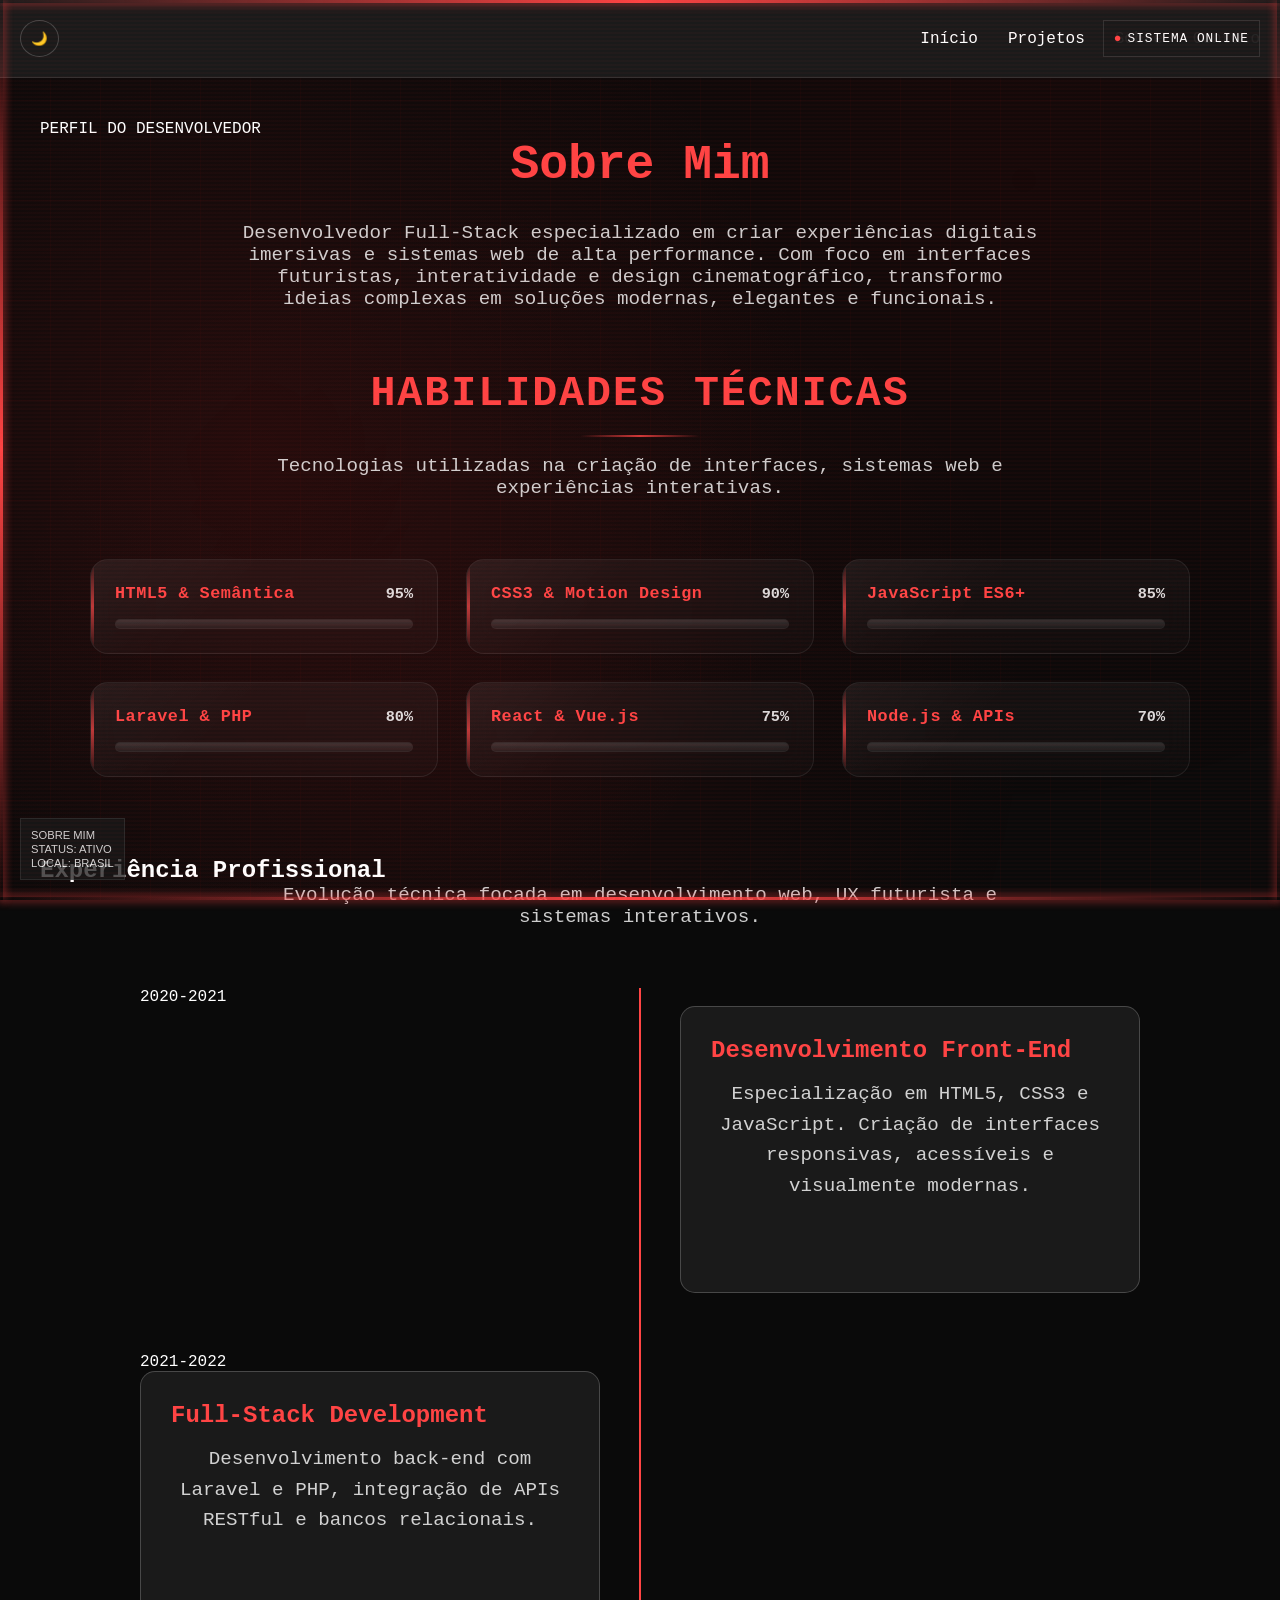
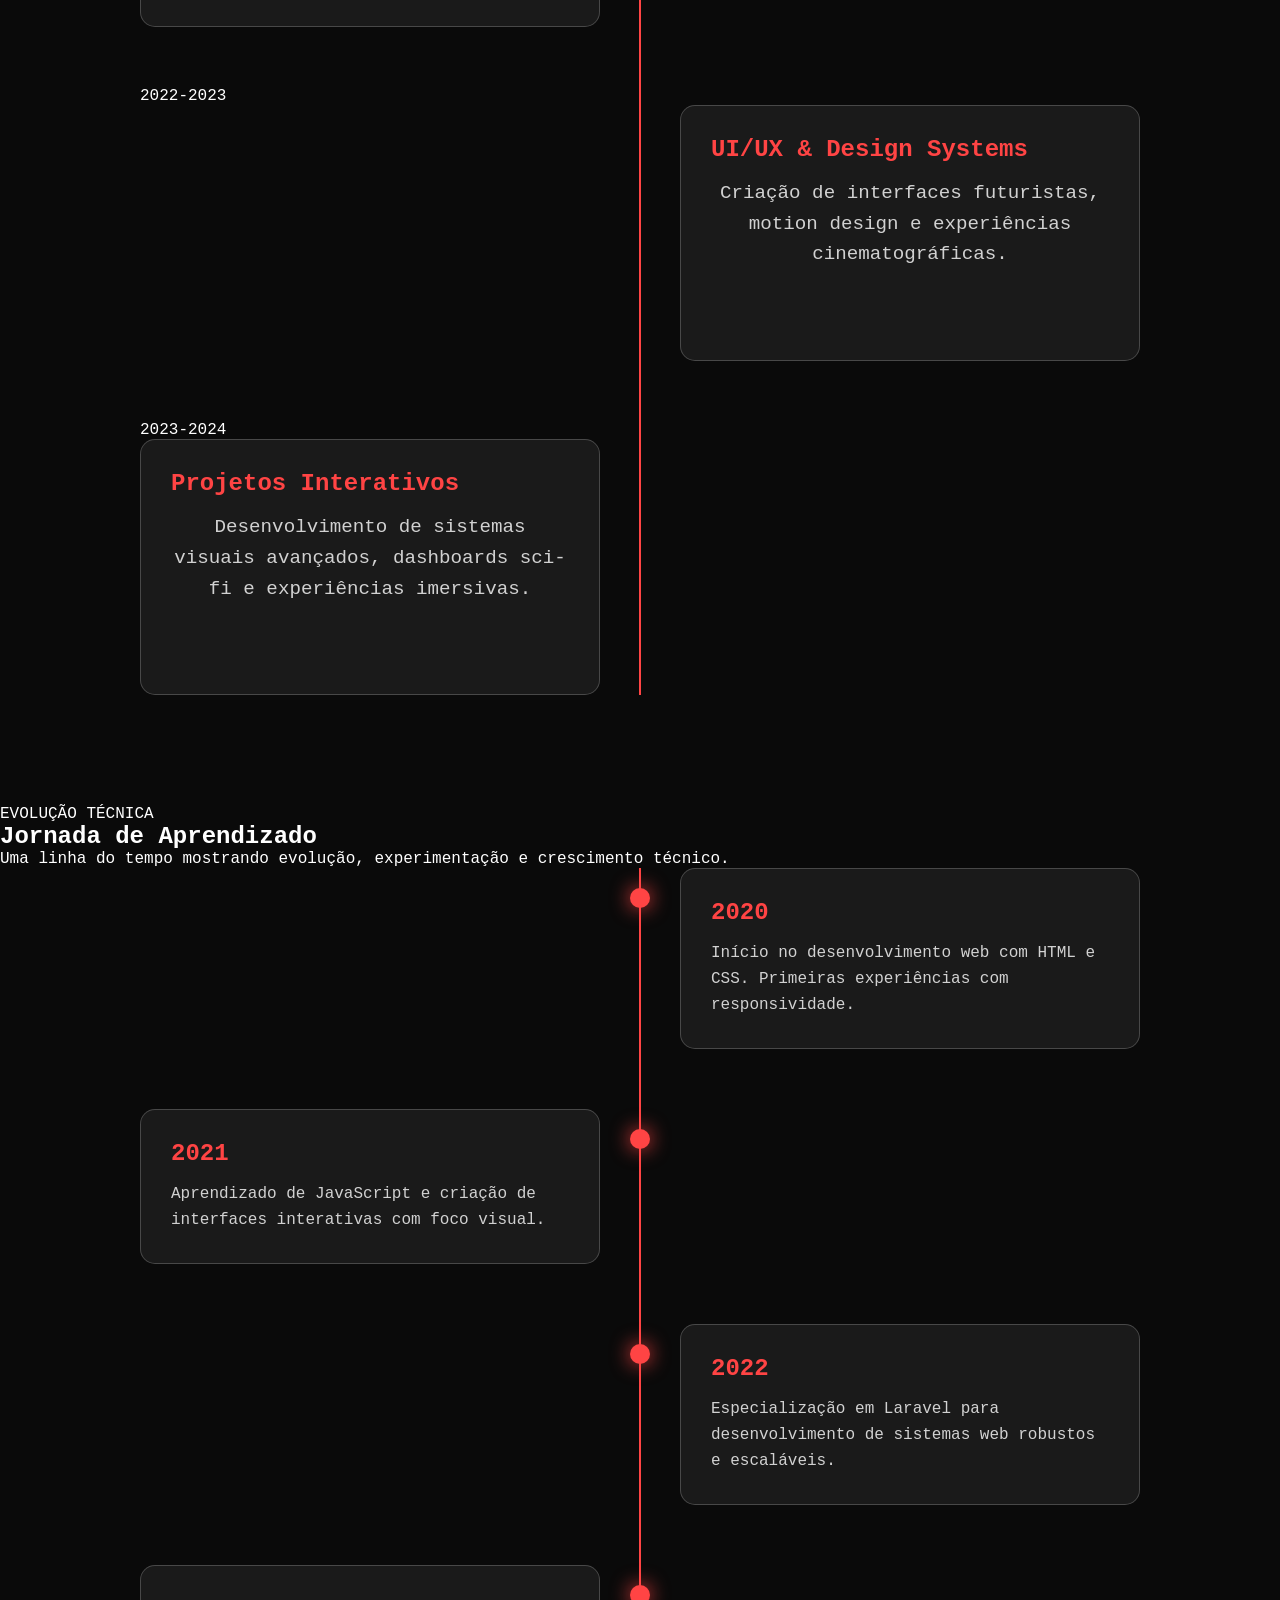
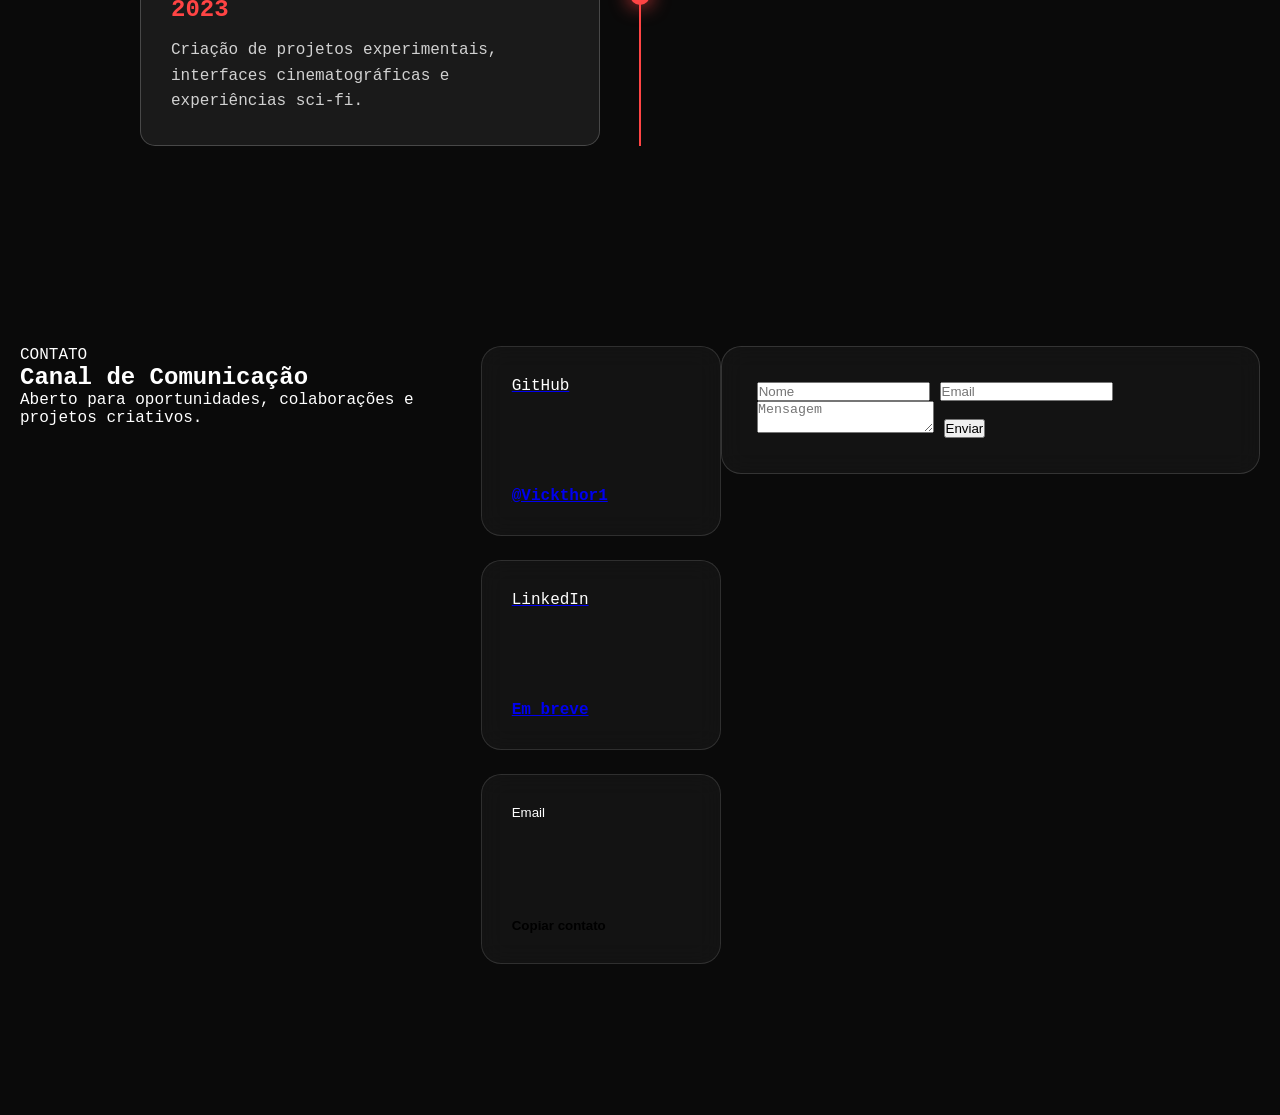
==== about.html @ f394e1bd "upando portifolio com alguns erros no design" ====
<!DOCTYPE html>
<html lang="pt-br">
<head>
    <meta charset="UTF-8">
    <meta name="viewport" content="width=device-width, initial-scale=1.0">
    <title>Sobre - Vickthor1</title>
    <link rel="stylesheet" href="assets/css/styles.css">
</head>
<body>
    <header class="header">
        <nav>
            <a href="index.html">Início</a>
            <a href="projects.html">Projetos</a>
            <a href="about.html">Sobre</a>
            <a href="contact.html">Contato</a>
        </nav>
        <div class="theme-toggle">
            <button id="theme-btn" onclick="toggleTheme()">🌙</button>
        </div>
    </header>

    <!-- Elementos HUD -->
    <div class="hud-elements">
        <div class="hud-bar-top"></div>
        <div class="hud-bar-bottom"></div>
        <div class="hud-bar-left"></div>
        <div class="hud-bar-right"></div>
        <div class="status-indicator">SISTEMA ONLINE</div>
        <div class="system-info">
            <div>SOBRE MIM</div>
            <div>STATUS: ATIVO</div>
            <div>LOCAL: BRASIL</div>
        </div>
    </div>

    <!-- Scanlines -->
    <div class="scanlines"></div>

    <section class="about-section">

    <div class="about-content">

        <!-- ============================= -->
        <!-- HEADER -->
        <!-- ============================= -->

        <div class="section-header">

            <span class="section-tag">
                PERFIL DO DESENVOLVEDOR
            </span>

            <h1>Sobre Mim</h1>

            <p class="section-description">
                Desenvolvedor Full-Stack especializado em criar experiências
                digitais imersivas e sistemas web de alta performance.
                Com foco em interfaces futuristas, interatividade e design
                cinematográfico, transformo ideias complexas em soluções
                modernas, elegantes e funcionais.
            </p>

        </div>

        <!-- ============================= -->
        <!-- SKILLS -->
        <!-- ============================= -->

        <div class="skills-section">

            <div class="subsection-header">

                <h2>Habilidades Técnicas</h2>

                <p>
                    Tecnologias utilizadas na criação de interfaces,
                    sistemas web e experiências interativas.
                </p>

            </div>

            <div class="skills-grid">

                <div class="skill-item glass-card">

                    <div class="skill-info">
                        <span class="skill-name">
                            HTML5 & Semântica
                        </span>

                        <span class="skill-percent">
                            95%
                        </span>
                    </div>

                    <div class="skill-bar">
                        <div class="skill-fill fill-95"></div>
                    </div>

                </div>

                <div class="skill-item glass-card">

                    <div class="skill-info">
                        <span class="skill-name">
                            CSS3 & Motion Design
                        </span>

                        <span class="skill-percent">
                            90%
                        </span>
                    </div>

                    <div class="skill-bar">
                        <div class="skill-fill fill-90"></div>
                    </div>

                </div>

                <div class="skill-item glass-card">

                    <div class="skill-info">
                        <span class="skill-name">
                            JavaScript ES6+
                        </span>

                        <span class="skill-percent">
                            85%
                        </span>
                    </div>

                    <div class="skill-bar">
                        <div class="skill-fill fill-85"></div>
                    </div>

                </div>

                <div class="skill-item glass-card">

                    <div class="skill-info">
                        <span class="skill-name">
                            Laravel & PHP
                        </span>

                        <span class="skill-percent">
                            80%
                        </span>
                    </div>

                    <div class="skill-bar">
                        <div class="skill-fill fill-80"></div>
                    </div>

                </div>

                <div class="skill-item glass-card">

                    <div class="skill-info">
                        <span class="skill-name">
                            React & Vue.js
                        </span>

                        <span class="skill-percent">
                            75%
                        </span>
                    </div>

                    <div class="skill-bar">
                        <div class="skill-fill fill-75"></div>
                    </div>

                </div>

                <div class="skill-item glass-card">

                    <div class="skill-info">
                        <span class="skill-name">
                            Node.js & APIs
                        </span>

                        <span class="skill-percent">
                            70%
                        </span>
                    </div>

                    <div class="skill-bar">
                        <div class="skill-fill fill-70"></div>
                    </div>

                </div>

            </div>

        </div>

        <!-- ============================= -->
        <!-- EXPERIÊNCIA -->
        <!-- ============================= -->

        <div class="experience-section">

            <div class="subsection-header">

                <h2>Experiência Profissional</h2>

                <p>
                    Evolução técnica focada em desenvolvimento web,
                    UX futurista e sistemas interativos.
                </p>

            </div>

            <div class="timeline">

                <div class="timeline-item">

                    <div class="timeline-date">
                        2020-2021
                    </div>

                    <div class="timeline-content glass-card">

                        <h3>
                            Desenvolvimento Front-End
                        </h3>

                        <p>
                            Especialização em HTML5, CSS3 e JavaScript.
                            Criação de interfaces responsivas, acessíveis
                            e visualmente modernas.
                        </p>

                    </div>

                </div>

                <div class="timeline-item">

                    <div class="timeline-date">
                        2021-2022
                    </div>

                    <div class="timeline-content glass-card">

                        <h3>
                            Full-Stack Development
                        </h3>

                        <p>
                            Desenvolvimento back-end com Laravel e PHP,
                            integração de APIs RESTful e bancos relacionais.
                        </p>

                    </div>

                </div>

                <div class="timeline-item">

                    <div class="timeline-date">
                        2022-2023
                    </div>

                    <div class="timeline-content glass-card">

                        <h3>
                            UI/UX & Design Systems
                        </h3>

                        <p>
                            Criação de interfaces futuristas,
                            motion design e experiências cinematográficas.
                        </p>

                    </div>

                </div>

                <div class="timeline-item">

                    <div class="timeline-date">
                        2023-2024
                    </div>

                    <div class="timeline-content glass-card">

                        <h3>
                            Projetos Interativos
                        </h3>

                        <p>
                            Desenvolvimento de sistemas visuais avançados,
                            dashboards sci-fi e experiências imersivas.
                        </p>

                    </div>

                </div>

            </div>

        </div>

    </div>

</section>

<!-- ============================= -->
<!-- TIMELINE SECTION -->
<!-- ============================= -->

<section class="timeline-section">

    <div class="timeline-wrapper">

        <div class="section-header">

            <span class="section-tag">
                EVOLUÇÃO TÉCNICA
            </span>

            <h2>Jornada de Aprendizado</h2>

            <p class="section-description">
                Uma linha do tempo mostrando evolução,
                experimentação e crescimento técnico.
            </p>

        </div>

        <div class="timeline modern-timeline">

            <div class="timeline-item">

                <div class="timeline-marker"></div>

                <div class="timeline-content glass-card">

                    <h3>2020</h3>

                    <p>
                        Início no desenvolvimento web com HTML e CSS.
                        Primeiras experiências com responsividade.
                    </p>

                </div>

            </div>

            <div class="timeline-item">

                <div class="timeline-marker"></div>

                <div class="timeline-content glass-card">

                    <h3>2021</h3>

                    <p>
                        Aprendizado de JavaScript e criação de interfaces
                        interativas com foco visual.
                    </p>

                </div>

            </div>

            <div class="timeline-item">

                <div class="timeline-marker"></div>

                <div class="timeline-content glass-card">

                    <h3>2022</h3>

                    <p>
                        Especialização em Laravel para desenvolvimento
                        de sistemas web robustos e escaláveis.
                    </p>

                </div>

            </div>

            <div class="timeline-item">

                <div class="timeline-marker"></div>

                <div class="timeline-content glass-card">

                    <h3>2023</h3>

                    <p>
                        Criação de projetos experimentais,
                        interfaces cinematográficas e experiências sci-fi.
                    </p>

                </div>

            </div>

        </div>

    </div>

</section>

<!-- ============================= -->
<!-- CONTACT -->
<!-- ============================= -->

<section class="contact-section">

    <div class="section-header">

        <span class="section-tag">
            CONTATO
        </span>

        <h2>Canal de Comunicação</h2>

        <p class="section-description">
            Aberto para oportunidades, colaborações
            e projetos criativos.
        </p>

    </div>

    <div class="contact-info">

        <a
            class="contact-card glass-card"
            href="https://github.com/Vickthor1"
            target="_blank"
            rel="noopener noreferrer"
        >
            <span>GitHub</span>
            <strong>@Vickthor1</strong>
        </a>

        <a
            class="contact-card glass-card"
            href="#"
            target="_blank"
        >
            <span>LinkedIn</span>
            <strong>Em breve</strong>
        </a>

        <button
            class="contact-card glass-card"
            onclick="copyEmail()"
        >
            <span>Email</span>
            <strong>Copiar contato</strong>
        </button>

    </div>

    <form class="contact-form glass-card">

        <input
            type="text"
            placeholder="Nome"
            required
        >

        <input
            type="email"
            placeholder="Email"
            required
        >

        <textarea
            placeholder="Mensagem"
            required
        ></textarea>

        <button type="submit">
            Enviar
        </button>

    </form>

</section>

<script src="assets/js/about.js"></script>
</body>
</html>
---- assets/css/styles.css ----
/* Reset e Base */
* {
    margin: 0;
    padding: 0;
    box-sizing: border-box;
}

:root {
    --bg-primary: #0a0a0a;
    --bg-secondary: #1a1a1a;
    --bg-glass: rgba(26, 26, 26, 0.95);
    --text-primary: #ffffff;
    --text-secondary: #ff4444; /* Melhor contraste */
    --text-accent: #cc0000;
    --glow: #ff4444;
    --glow-dark: rgba(255, 68, 68, 0.4);
    --shadow: rgba(255, 68, 68, 0.3);
    --border: #333333;
    --scanline: rgba(255, 68, 68, 0.1);
}

[data-theme="light"] {
    --bg-primary: #f2f2f2;
    --bg-secondary: rgba(242, 242, 242, 0.9);
    --bg-glass: rgba(242, 242, 242, 0.8);
    --text-primary: #050505;
    --text-secondary: #cc0000;
    --text-accent: #990000;
    --glow: rgba(204, 0, 0, 0.6);
    --glow-dark: rgba(153, 0, 0, 0.4);
    --shadow: rgba(204, 0, 0, 0.2);
    --border: rgba(204, 0, 0, 0.3);
    --scanline: rgba(204, 0, 0, 0.1);
}

[data-theme="light"] {
    --bg-primary: linear-gradient(135deg, #f0f0f0 0%, #e0e0e0 50%, #d0d0d0 100%);
    --bg-secondary: rgba(0, 0, 0, 0.1);
    --text-primary: #1a1a1a;
    --text-secondary: #0066cc;
    --accent: #cc0066;
    --glow: rgba(0, 102, 204, 0.5);
    --shadow: rgba(0, 0, 0, 0.2);
}

body {
    font-family: 'Orbitron', 'Rajdhani', 'Exo 2', monospace;
    background: var(--bg-primary);
    color: var(--text-primary);
    overflow-x: hidden;
    min-height: 100vh;
    cursor: default;
    position: relative;
}

body::before {
    content: '';
    position: fixed;
    top: 0;
    left: 0;
    width: 100%;
    height: 100%;
    background:
        radial-gradient(circle at 20% 50%, rgba(255, 32, 32, 0.1) 0%, transparent 50%),
        radial-gradient(circle at 80% 20%, rgba(122, 0, 0, 0.1) 0%, transparent 50%),
        radial-gradient(circle at 40% 80%, rgba(255, 32, 32, 0.05) 0%, transparent 50%);
    pointer-events: none;
    z-index: -1;
}

body::after {
    content: '';
    position: fixed;
    top: 0;
    left: 0;
    width: 100%;
    height: 100%;
    background-image:
        linear-gradient(rgba(255, 32, 32, 0.03) 1px, transparent 1px),
        linear-gradient(90deg, rgba(255, 32, 32, 0.03) 1px, transparent 1px);
    background-size: 50px 50px;
    pointer-events: none;
    z-index: -1;
    animation: gridMove 20s linear infinite;
}

@keyframes gridMove {
    0% { transform: translate(0, 0); }
    100% { transform: translate(50px, 50px); }
}

html {
    scroll-behavior: smooth;
}

/* Cursor Customizado */
/* Cursor Customizado - REMOVIDO */
/* .cursor {
    position: fixed;
    width: 15px;
    height: 15px;
    border: 2px solid var(--text-secondary);
    border-radius: 50%;
    pointer-events: none;
    z-index: 9999;
    transition: all 0.05s ease;
    box-shadow: 0 0 10px var(--glow);
}

.cursor.active {
    transform: scale(1.5);
    background: var(--glow);
    border-color: var(--text-primary);
}

.cursor::before {
    content: '';
    position: absolute;
    top: -10px;
    left: -10px;
    width: 35px;
    height: 35px;
    border: 1px solid var(--text-secondary);
    border-radius: 50%;
    opacity: 0.3;
    animation: pulse 2s infinite;
}

@keyframes pulse {
    0%, 100% { transform: scale(1); opacity: 0.3; }
    50% { transform: scale(1.2); opacity: 0.1; }
} */

/* Scanlines */
.scanlines {
    position: fixed;
    top: 0;
    left: 0;
    width: 100%;
    height: 100%;
    background: repeating-linear-gradient(
        0deg,
        transparent,
        transparent 2px,
        var(--scanline) 2px,
        var(--scanline) 4px
    );
    pointer-events: none;
    z-index: 9998;
    opacity: 0.3;
}

/* Preload */
#preload {
    position: fixed;
    top: 0;
    left: 0;
    width: 100%;
    height: 100%;
    background: #0a0a0a;
    display: flex;
    justify-content: center;
    align-items: center;
    z-index: 9999;
    transition: opacity 0.5s ease;
}

.preload-content {
    text-align: center;
    color: var(--text-secondary);
}

.spinner {
    width: 50px;
    height: 50px;
    border: 3px solid #333;
    border-top: 3px solid var(--text-secondary);
    border-radius: 50%;
    animation: spin 1s linear infinite;
    margin: 0 auto 20px;
}

@keyframes spin {
    0% { transform: rotate(0deg); }
    100% { transform: rotate(360deg); }
}

/* Hero Section */
.hero-section {
    height: 100vh;
    display: flex;
    justify-content: center;
    align-items: center;
    position: relative;
    overflow: hidden;
    border: 2px solid var(--border);
    box-shadow: inset 0 0 50px var(--glow-dark);
}

.hero-content {
    text-align: center;
    z-index: 2;
    position: relative;
}

.hero-content::before {
    content: '';
    position: absolute;
    top: -20px;
    left: -20px;
    right: -20px;
    bottom: -20px;
    border: 1px solid var(--text-secondary);
    border-radius: 10px;
    box-shadow: 0 0 20px var(--glow);
    animation: borderGlow 3s ease-in-out infinite alternate;
}

@keyframes borderGlow {
    0% { box-shadow: 0 0 20px var(--glow); }
    100% { box-shadow: 0 0 40px var(--glow), 0 0 60px var(--glow); }
}

.hero-title {
    font-size: 4rem;
    font-weight: bold;
    color: var(--text-secondary);
    margin-bottom: 1rem;
    text-shadow: 0 0 20px var(--glow);
    letter-spacing: 5px;
    font-family: 'Orbitron', monospace;
}

.hero-subtitle {
    font-size: 1.2rem;
    margin-bottom: 2rem;
    opacity: 0.8;
    font-family: 'Rajdhani', sans-serif;
    letter-spacing: 2px;
}

.explore-btn {
    background: var(--bg-secondary);
    border: 2px solid var(--text-secondary);
    padding: 15px 30px;
    font-size: 1.2rem;
    color: var(--text-primary);
    border-radius: 0;
    cursor: pointer;
    transition: all 0.3s ease;
    box-shadow: 0 0 20px var(--glow-dark);
    font-family: 'Orbitron', monospace;
    letter-spacing: 2px;
    position: relative;
    overflow: hidden;
}

.explore-btn::before {
    content: '';
    position: absolute;
    top: 0;
    left: -100%;
    width: 100%;
    height: 100%;
    background: linear-gradient(90deg, transparent, var(--glow), transparent);
    transition: left 0.5s ease;
}

.explore-btn:hover::before {
    left: 100%;
}

.explore-btn:hover {
    color: var(--text-secondary);
    box-shadow: 0 0 30px var(--glow);
    transform: translateY(-2px);
}

/* Partículas */
.particles {
    position: absolute;
    top: 0;
    left: 0;
    width: 100%;
    height: 100%;
    pointer-events: none;
}

/* Menu Section */
.menu-section {
    min-height: 80vh;
    display: flex;
    flex-direction: column;
    justify-content: center;
    align-items: center;
    position: relative;
    padding: 50px 20px;
}

.menu-instruction {
    color: #e0e0e0;
    margin-bottom: 20px;
    font-size: 1.1rem;
    opacity: 0.8;
}

/* Menu Radial */
.radial-menu {
    position: relative;
    width: 400px;
    height: 400px;
    z-index: 200; /* Aumentado para ficar acima do header */
    border: 2px solid var(--border);
    border-radius: 50%;
    box-shadow: 0 0 50px var(--glow-dark), inset 0 0 50px var(--glow-dark);
    background: radial-gradient(circle, var(--bg-glass) 0%, var(--bg-primary) 70%);
}

.menu-center {
    position: absolute;
    top: 50%;
    left: 50%;
    transform: translate(-50%, -50%);
    width: 100px;
    height: 100px;
    background: var(--bg-secondary);
    border-radius: 50%;
    display: flex;
    justify-content: center;
    align-items: center;
    border: 2px solid var(--text-secondary);
    cursor: pointer;
    transition: all 0.3s ease;
    box-shadow: 0 0 30px var(--glow);
    position: relative;
}

.menu-center::before {
    content: '';
    position: absolute;
    top: -5px;
    left: -5px;
    right: -5px;
    bottom: -5px;
    border: 1px solid var(--text-secondary);
    border-radius: 50%;
    animation: rotate 10s linear infinite;
}

@keyframes rotate {
    0% { transform: rotate(0deg); }
    100% { transform: rotate(360deg); }
}

.menu-center:hover {
    background: var(--glow);
    box-shadow: 0 0 50px var(--glow);
    transform: translate(-50%, -50%) scale(1.1);
}

.menu-icon {
    font-size: 2.5rem;
    color: var(--text-secondary);
    filter: drop-shadow(0 0 10px var(--glow));
}

.menu-items {
    position: absolute;
    top: 0;
    left: 0;
    width: 100%;
    height: 100%;
    opacity: 0;
    transition: opacity 0.8s cubic-bezier(0.25, 0.46, 0.45, 0.94);
    pointer-events: none; /* Não interceptar cliques quando fechado */
}

.menu-items.active {
    opacity: 1;
    pointer-events: auto; /* Permitir cliques quando ativo */
}

.menu-item {
    position: absolute;
    width: 80px;
    height: 80px;
    background: var(--bg-glass);
    border-radius: 50%;
    display: flex;
    flex-direction: column;
    justify-content: center;
    align-items: center;
    cursor: pointer;
    transition: all 0.5s ease;
    border: 2px solid var(--border);
    opacity: 0;
    transform: scale(0) translate(-50%, -50%);
    top: 50%;
    left: 50%;
    box-shadow: 0 0 20px var(--glow-dark);
}

.menu-item:hover {
    background: var(--glow);
    border-color: var(--text-secondary);
    box-shadow: 0 0 40px var(--glow);
    transform: scale(1.2) translate(-50%, -50%);
}

.menu-item:hover .tech-icon {
    animation: iconPulse 1s ease-in-out infinite;
}

@keyframes iconPulse {
    0%, 100% { transform: scale(1); }
    50% { transform: scale(1.2); }
}

.tech-icon {
    font-size: 2rem;
    color: var(--text-secondary);
    filter: drop-shadow(0 0 5px var(--glow));
    transition: all 0.3s ease;
}

.tech-name {
    font-size: 0.8rem;
    margin-top: 5px;
    color: var(--text-primary);
    font-family: 'Rajdhani', sans-serif;
    letter-spacing: 1px;
    text-transform: uppercase;
}

/* Posicionamento das fatias */
.menu-item:nth-child(1) {
    top: 50%;
    left: 50%;
    transform: translate(-50%, -50%) translateY(-150px);
}
.menu-item:nth-child(2) {
    top: 50%;
    left: 50%;
    transform: translate(-50%, -50%) translate(106px, -106px);
}
.menu-item:nth-child(3) {
    top: 50%;
    left: 50%;
    transform: translate(-50%, -50%) translate(150px, 0px);
}
.menu-item:nth-child(4) {
    top: 50%;
    left: 50%;
    transform: translate(-50%, -50%) translate(106px, 106px);
}
.menu-item:nth-child(5) {
    top: 50%;
    left: 50%;
    transform: translate(-50%, -50%) translate(0px, 150px);
}
.menu-item:nth-child(6) {
    top: 50%;
    left: 50%;
    transform: translate(-50%, -50%) translate(-106px, 106px);
}
.menu-item:nth-child(7) {
    top: 50%;
    left: 50%;
    transform: translate(-50%, -50%) translate(-150px, 0px);
}

/* Painel Lateral */
.side-panel {
    position: fixed;
    top: 0;
    right: -400px;
    width: 400px;
    height: 100vh;
    background: var(--bg-glass);
    backdrop-filter: blur(20px);
    border-left: 2px solid var(--text-secondary);
    box-shadow: -10px 0 50px var(--glow-dark);
    transition: right 0.5s ease;
    z-index: 1050;
    overflow-y: auto;
    padding: 20px;
}

.side-panel.active {
    right: 0;
}

.panel-header {
    text-align: center;
    margin-bottom: 30px;
    border-bottom: 1px solid var(--border);
    padding-bottom: 20px;
}

.panel-title {
    font-size: 1.5rem;
    color: var(--text-secondary);
    font-family: 'Orbitron', monospace;
    text-shadow: 0 0 10px var(--glow);
    letter-spacing: 2px;
}

.panel-subtitle {
    font-size: 0.9rem;
    color: var(--text-primary);
    opacity: 0.8;
    font-family: 'Rajdhani', sans-serif;
    margin-top: 10px;
}

.tech-details {
    margin-top: 20px;
}

.detail-item {
    margin-bottom: 20px;
    padding: 15px;
    background: var(--bg-secondary);
    border: 1px solid var(--border);
    border-radius: 5px;
    position: relative;
}

.detail-item::before {
    content: '';
    position: absolute;
    top: 0;
    left: 0;
    width: 4px;
    height: 100%;
    background: var(--text-secondary);
    box-shadow: 0 0 10px var(--glow);
}

.detail-label {
    font-weight: bold;
    color: var(--text-secondary);
    font-family: 'Orbitron', monospace;
    font-size: 0.9rem;
    letter-spacing: 1px;
    text-transform: uppercase;
}

.detail-value {
    color: var(--text-primary);
    margin-top: 5px;
    font-family: 'Rajdhani', sans-serif;
    line-height: 1.5;

    width: 0%;
    transition: width 1s ease;
}

.close-panel {
    position: absolute;
    top: 20px;
    right: 20px;
    background: none;
    border: none;
    color: #e0e0e0;
    font-size: 2rem;
    cursor: pointer;
    transition: color 0.3s ease;
}

.close-panel:hover {
    color: var(--text-secondary);
}

/* Projetos */
.projects-section {
    padding: 100px 20px;
    text-align: center;
}

.projects-section h2 {
    font-size: 2.5rem;
    margin-bottom: 50px;
    color: var(--text-secondary);
}

.projects-grid {
    display: grid;
    grid-template-columns: repeat(auto-fit, minmax(300px, 1fr));
    gap: 30px;
    max-width: 1200px;
    margin: 0 auto;
}

.project-card {
    background: var(--bg-glass);
    backdrop-filter: blur(10px);
    border: 2px solid var(--border);
    border-radius: 0;
    padding: 20px;
    transition: all 0.3s ease;
    cursor: pointer;
    position: relative;
    overflow: hidden;
    box-shadow: 0 0 20px var(--glow-dark);
}

.project-card:hover {
    border-color: var(--text-secondary);
    box-shadow: 0 0 40px var(--glow);
    transform: translateY(-5px);
}

.project-card::before {
    content: '';
    position: absolute;
    top: 0;
    left: 0;
    width: 4px;
    height: 100%;
    background: var(--text-secondary);
    box-shadow: 0 0 10px var(--glow);
}

.project-card::after {
    content: '';
    position: absolute;
    top: 0;
    right: 0;
    width: 4px;
    height: 100%;
    background: var(--text-secondary);
    box-shadow: 0 0 10px var(--glow);
}

.project-card h3 {
    margin-bottom: 10px;
    color: var(--text-secondary);
    font-family: 'Orbitron', monospace;
    letter-spacing: 1px;
    text-transform: uppercase;
    font-size: 1.1rem;
}

.project-card p {
    margin-bottom: 15px;
    opacity: 0.8;
    color: var(--text-primary);
    font-family: 'Rajdhani', sans-serif;
    line-height: 1.5;
}

.project-languages {
    display: flex;
    flex-wrap: wrap;
    gap: 5px;
    margin-bottom: 15px;
}

.language-tag {
    background: var(--bg-secondary);
    border: 1px solid var(--border);
    padding: 5px 10px;
    border-radius: 0;
    font-size: 0.8rem;
    color: var(--text-primary);
    font-family: 'Rajdhani', sans-serif;
    letter-spacing: 0.5px;
    text-transform: uppercase;
}

.project-links {
    display: flex;
    gap: 10px;
}

.btn {
    background: var(--glow);
    border: 2px solid var(--border);
    padding: 10px 20px;
    color: var(--bg-primary);
    border-radius: 0;
    cursor: pointer;
    transition: all 0.3s ease;
    text-decoration: none;
    display: inline-block;
    font-family: 'Orbitron', monospace;
    letter-spacing: 1px;
    text-transform: uppercase;
    font-size: 0.8rem;
}

.btn:hover {
    transform: translateY(-2px);
    box-shadow: 0 0 20px var(--glow);
    background: var(--text-secondary);
}

/* Footer */
.footer {
    background: rgba(0, 0, 0, 0.5);
    padding: 20px;
    text-align: center;
}

.footer-content {
    max-width: 1200px;
    margin: 0 auto;
}

.social-links {
    margin-top: 10px;
}

.social-links a {
    color: var(--text-secondary);
    margin: 0 10px;
    text-decoration: none;
    transition: color 0.3s ease;
}

.social-links a:hover {
    color: var(--text-accent);
}

/* Elementos HUD */
.hud-elements {
    position: fixed;
    top: 0;
    left: 0;
    width: 100%;
    height: 100%;
    pointer-events: none;
    z-index: 9997;
}

.hud-bar-top {
    position: absolute;
    top: 0;
    left: 0;
    width: 100%;
    height: 3px;
    background: linear-gradient(90deg, transparent, var(--text-secondary), transparent);
    box-shadow: 0 0 10px var(--glow);
    animation: barPulse 3s ease-in-out infinite;
}

.hud-bar-bottom {
    position: absolute;
    bottom: 0;
    left: 0;
    width: 100%;
    height: 3px;
    background: linear-gradient(90deg, transparent, var(--text-secondary), transparent);
    box-shadow: 0 0 10px var(--glow);
    animation: barPulse 3s ease-in-out infinite reverse;
}

.hud-bar-left {
    position: absolute;
    top: 0;
    left: 0;
    width: 3px;
    height: 100%;
    background: linear-gradient(180deg, transparent, var(--text-secondary), transparent);
    box-shadow: 0 0 10px var(--glow);
}

.hud-bar-right {
    position: absolute;
    top: 0;
    right: 0;
    width: 3px;
    height: 100%;
    background: linear-gradient(180deg, transparent, var(--text-secondary), transparent);
    box-shadow: 0 0 10px var(--glow);
}

@keyframes barPulse {
    0%, 100% { opacity: 0.3; }
    50% { opacity: 1; }
}

.status-indicator {
    position: absolute;
    top: 20px;
    right: 20px;
    background: var(--bg-glass);
    border: 1px solid var(--border);
    padding: 10px;
    border-radius: 0;
    font-family: 'Orbitron', monospace;
    font-size: 0.8rem;
    color: var(--text-primary);
    text-transform: uppercase;
    letter-spacing: 1px;
}

.status-indicator::before {
    content: '●';
    color: var(--text-secondary);
    margin-right: 5px;
    animation: statusBlink 2s infinite;
}

@keyframes statusBlink {
    0%, 50% { opacity: 1; }
    51%, 100% { opacity: 0.3; }
}

/* Acessibilidade e Melhorias de UX */
.menu-center:focus,
.menu-item:focus,
.explore-btn:focus,
.close-panel:focus,
.project-card:focus {
    outline: 2px solid var(--text-secondary);
    outline-offset: 2px;
    box-shadow: 0 0 10px var(--glow);
}

.close-panel {
    position: absolute;
    top: 20px;
    right: 20px;
    background: var(--bg-secondary);
    border: 1px solid var(--border);
    color: var(--text-primary);
    font-size: 24px;
    width: 40px;
    height: 40px;
    border-radius: 0;
    cursor: pointer;
    transition: all 0.3s ease;
    display: flex;
    align-items: center;
    justify-content: center;
}

.close-panel:hover {
    background: var(--text-secondary);
    color: var(--bg-primary);
    box-shadow: 0 0 20px var(--glow);
}

.system-info {
    position: absolute;
    bottom: 20px;
    left: 20px;
    background: var(--bg-glass);
    border: 1px solid var(--border);
    padding: 10px;
    border-radius: 0;
    font-family: 'Rajdhani', sans-serif;
    font-size: 0.7rem;
    color: var(--text-primary);
    opacity: 0.8;
}

.system-info div {
    margin-bottom: 2px;
}

.system-info div:last-child {
    margin-bottom: 0;
}

/* Responsividade Melhorada */
@media (max-width: 1200px) {
    .hero-title {
        font-size: 3.5rem;
    }
    
    .radial-menu {
        width: 350px;
        height: 350px;
    }
    
    .menu-center {
        width: 90px;
        height: 90px;
    }
    
    .menu-item {
        width: 70px;
        height: 70px;
    }
    
    .side-panel {
        width: 350px;
    }
}

@media (max-width: 768px) {
    .hero-title {
        font-size: 2.5rem;
    }
    
    .hero-subtitle {
        font-size: 1.1rem;
    }
    
    .radial-menu {
        width: 280px;
        height: 280px;
    }
    
    .menu-center {
        width: 70px;
        height: 70px;
    }
    
    .menu-item {
        width: 55px;
        height: 55px;
    }
    
    .tech-icon {
        font-size: 1.8rem;
    }
    
    .tech-name {
        font-size: 0.7rem;
    }
    
    .side-panel {
        width: 100vw;
        right: -100vw;
    }
    
    .projects-grid {
        grid-template-columns: 1fr;
        gap: 20px;
    }
    
    .hud-elements {
        display: none; /* Esconder HUD no mobile para melhor performance */
    }
    
    .scanlines {
        display: none;
    }
    
    .status-indicator,
    .system-info {
        display: none;
    }
}

@media (max-width: 480px) {
    .hero-title {
        font-size: 2rem;
    }
    
    .radial-menu {
        width: 250px;
        height: 250px;
    }
    
    .menu-center {
        width: 60px;
        height: 60px;
    }
    
    .menu-item {
        width: 45px;
        height: 45px;
    }
    
    .tech-icon {
        font-size: 1.5rem;
    }
    
    .tech-name {
        font-size: 0.6rem;
    }
    
    .explore-btn {
        padding: 12px 24px;
        font-size: 1.1rem;
    }
}

.system-info div {
    margin-bottom: 2px;
}

.system-info div:last-child {
    margin-bottom: 0;
}


/* Animações */
@keyframes fadeInUp {
    from {
        opacity: 0;
        transform: translateY(30px);
    }
    to {
        opacity: 1;
        transform: translateY(0);
    }
}

@keyframes fadeIn {
    from { opacity: 0; }
    to { opacity: 1; }
}

/* Scroll Reveal */
.reveal {
    opacity: 0;
    transform: translateY(30px);
    transition: all 0.6s ease;
}

.reveal.active {
    opacity: 1;
    transform: translateY(0);
}

/* Header */
.header {
    position: fixed;
    top: 0;
    width: 100%;
    background: var(--bg-secondary);
    backdrop-filter: blur(10px);
    border-bottom: 1px solid rgba(255, 255, 255, 0.1);
    z-index: 1100;
    padding: 20px;
    display: flex;
    justify-content: space-between;
    align-items: center;
}

.header nav {
    display: flex;
    gap: 30px;
    order: 2;
}

.header nav a {
    color: var(--text-primary);
    text-decoration: none;
    transition: color 0.3s ease;
    position: relative;
}

.header nav a:hover {
    color: var(--text-secondary);
}

.header nav a::after {
    content: '';
    position: absolute;
    bottom: -5px;
    left: 0;
    width: 0;
    height: 2px;
    background: var(--text-secondary);
    transition: width 0.3s ease;
}

.header nav a:hover::after {
    width: 100%;
}

.theme-toggle {
    display: flex;
    align-items: center;
    order: 1;
}

#theme-btn {
    background: var(--bg-secondary);
    border: 1px solid rgba(255, 255, 255, 0.2);
    color: var(--text-primary);
    padding: 10px;
    border-radius: 50%;
    cursor: pointer;
    transition: all 0.3s ease;
}

#theme-btn:hover {
    background: var(--glow);
    box-shadow: 0 0 20px var(--glow);
}

/* Contact Section */
.contact-section {
    padding: 140px 20px 80px;
    min-height: auto;
    display: flex;
    justify-content: center;
    align-items: flex-start;
}

.contact-container {
    max-width: 920px;
    width: 100%;
    text-align: center;
    background: rgba(255, 255, 255, 0.04);
    border: 1px solid rgba(255, 255, 255, 0.08);
    border-radius: 25px;
    box-shadow: 0 0 80px rgba(255, 68, 68, 0.12);
    padding: 45px 35px;
    backdrop-filter: blur(10px);
}

.contact-container h1 {
    font-size: 3rem;
    color: var(--text-secondary);
    margin-bottom: 20px;
}

.contact-container p {
    font-size: 1.1rem;
    margin-bottom: 40px;
    opacity: 0.85;
    line-height: 1.8;
}

.contact-info {
    display: grid;
    grid-template-columns: repeat(auto-fit, minmax(240px, 1fr));
    gap: 24px;
    margin-bottom: 40px;
}

.contact-card {
    background: rgba(255, 255, 255, 0.04);
    backdrop-filter: blur(12px);
    border: 1px solid rgba(255, 255, 255, 0.12);
    border-radius: 20px;
    padding: 30px;
    min-height: 190px;
    transition: all 0.3s ease;
    display: flex;
    flex-direction: column;
    justify-content: space-between;
}

.contact-card:hover {
    transform: translateY(-10px);
    box-shadow: 0 25px 45px rgba(255, 68, 68, 0.16);
    border-color: var(--text-secondary);
}

.contact-card h3 {
    color: var(--text-secondary);
    margin-bottom: 15px;
    letter-spacing: 1px;
}

.contact-card p {
    opacity: 0.8;
    margin-bottom: 20px;
    line-height: 1.6;
}

.contact-card a, .contact-card span {
    color: var(--text-primary);
    text-decoration: none;
    display: inline-block;
    margin-bottom: 15px;
    word-break: break-word;
}

.copy-btn {
    background: var(--text-secondary);
    border: none;
    padding: 10px 18px;
    color: white;
    border-radius: 999px;
    cursor: pointer;
    transition: all 0.3s ease;
    align-self: flex-start;
}

.copy-btn:hover {
    background: var(--accent);
    box-shadow: 0 0 20px var(--glow);
}

.contact-form-section {
    text-align: left;
}

.contact-form-section h2 {
    color: var(--text-secondary);
    font-size: 2rem;
    margin-bottom: 20px;
    letter-spacing: 1px;
}

.contact-form {
    background: rgba(255, 255, 255, 0.04);
    backdrop-filter: blur(12px);
    border: 1px solid rgba(255, 255, 255, 0.14);
    border-radius: 20px;
    padding: 35px;
}

.form-group {
    margin-bottom: 20px;
}

.form-group input, .form-group textarea {
    width: 100%;
    padding: 18px 20px;
    background: rgba(255, 255, 255, 0.08);
    border: 1px solid rgba(255, 255, 255, 0.18);
    border-radius: 16px;
    color: var(--text-primary);
    font-size: 1rem;
    transition: all 0.3s ease;
}

.form-group input:focus, .form-group textarea:focus {
    outline: none;
    border-color: var(--text-secondary);
    box-shadow: 0 0 25px rgba(255, 68, 68, 0.16);
}

.form-group textarea {
    resize: vertical;
    min-height: 160px;
}

.submit-btn {
    background: linear-gradient(135deg, var(--text-secondary), var(--accent));
    border: none;
    padding: 16px 34px;
    color: white;
    font-size: 1.05rem;
    border-radius: 999px;
    cursor: pointer;
    transition: all 0.3s ease;
    box-shadow: 0 0 25px rgba(255, 68, 68, 0.24);
}

.submit-btn:hover {
    transform: translateY(-2px) scale(1.02);
    box-shadow: 0 0 35px rgba(255, 68, 68, 0.28);
}

/* Music Player */
.music-player {
    position: fixed;
    bottom: 20px;
    right: 20px;
    z-index: 1000;
}

#music-btn {
    background: var(--bg-secondary);
    border: 1px solid rgba(255, 255, 255, 0.2);
    color: var(--text-primary);
    padding: 15px;
    border-radius: 50%;
    cursor: pointer;
    transition: all 0.3s ease;
    font-size: 1.2rem;
}

#music-btn:hover {
    background: var(--glow);
    box-shadow: 0 0 20px var(--glow);
}

/* About Section */
.about-section {
    padding: 120px 20px 50px;
    min-height: 100vh;
}

.about-content {
    max-width: 1200px;
    margin: 0 auto;
}

.about-content h1 {
    font-size: 3rem;
    color: var(--text-secondary);
    text-align: center;
    margin-bottom: 30px;
}

.about-content p {
    font-size: 1.2rem;
    text-align: center;
    margin-bottom: 60px;
    opacity: 0.8;
    max-width: 800px;
    margin-left: auto;
    margin-right: auto;
}

/* ============================= */
/* SKILLS SECTION */
/* ============================= */

.skills-section {
    margin-bottom: 80px;
    position: relative;
    z-index: 2;
}

.skills-section h2 {
    font-size: clamp(2rem, 4vw, 2.6rem);
    color: var(--text-secondary);
    text-align: center;
    margin-bottom: 18px;
    letter-spacing: 2px;
    text-transform: uppercase;
    position: relative;
}

/* Linha decorativa futurista */
.skills-section h2::after {
    content: "";
    display: block;
    width: 120px;
    height: 2px;
    margin: 18px auto 0;
    background:
        linear-gradient(
            90deg,
            transparent,
            var(--text-secondary),
            transparent
        );
    opacity: 0.8;
}

/* ============================= */
/* GRID */
/* ============================= */

.skills-grid {
    display: grid;
    grid-template-columns:
        repeat(
            auto-fit,
            minmax(300px, 1fr)
        );

    gap: 28px;

    max-width: 1100px;
    margin: 0 auto;
}

/* ============================= */
/* CARD */
/* ============================= */

.skill-item {
    position: relative;

    background:
        linear-gradient(
            180deg,
            rgba(255,255,255,0.04),
            rgba(255,255,255,0.02)
        );

    backdrop-filter: blur(14px);

    border:
        1px solid rgba(255, 255, 255, 0.08);

    border-radius: 18px;

    padding: 24px;

    overflow: hidden;

    transition:
        transform 0.35s ease,
        border-color 0.35s ease,
        box-shadow 0.35s ease,
        background 0.35s ease;
}

/* Glow lateral */
.skill-item::before {
    content: "";

    position: absolute;

    top: 0;
    left: 0;

    width: 3px;
    height: 100%;

    background:
        linear-gradient(
            to bottom,
            transparent,
            var(--text-secondary),
            transparent
        );

    opacity: 0.7;
}

/* Overlay holográfico */
.skill-item::after {
    content: "";

    position: absolute;

    inset: 0;

    background:
        linear-gradient(
            135deg,
            rgba(255,255,255,0.03),
            transparent 40%
        );

    pointer-events: none;
}

/* ============================= */
/* HOVER */
/* ============================= */

.skill-item:hover {
    transform: translateY(-6px);

    border-color:
        rgba(255, 0, 60, 0.45);

    box-shadow:
        0 0 20px rgba(255, 0, 60, 0.18),
        0 12px 30px rgba(0,0,0,0.45);

    background:
        linear-gradient(
            180deg,
            rgba(255,255,255,0.06),
            rgba(255,255,255,0.03)
        );
}

/* ============================= */
/* TOP INFO */
/* ============================= */

.skill-info {
    display: flex;
    align-items: center;
    justify-content: space-between;

    gap: 15px;

    margin-bottom: 16px;
}

.skill-name {
    display: block;

    font-size: 1.05rem;

    color: var(--text-secondary);

    font-weight: 600;

    letter-spacing: 0.5px;
}

.skill-percent {
    color: var(--accent);

    font-size: 0.95rem;

    font-weight: 700;

    opacity: 0.85;
}

/* ============================= */
/* SKILL BAR */
/* ============================= */

.skill-bar {
    position: relative;

    width: 100%;
    height: 10px;

    background:
        rgba(255,255,255,0.06);

    border-radius: 999px;

    overflow: hidden;

    border:
        1px solid rgba(255,255,255,0.04);
}

/* brilho interno */
.skill-bar::before {
    content: "";

    position: absolute;

    inset: 0;

    background:
        linear-gradient(
            180deg,
            rgba(255,255,255,0.08),
            transparent
        );

    pointer-events: none;
}

/* ============================= */
/* FILL */
/* ============================= */

.skill-fill {
    position: relative;

    height: 100%;
    width: 0%;

    border-radius: inherit;

    background:
        linear-gradient(
            90deg,
            #ff003c,
            #ff335f,
            #ff6b8a
        );

    box-shadow:
        0 0 10px rgba(255, 0, 60, 0.45);

    transition:
        width 1.8s cubic-bezier(.22,.61,.36,1);
}

/* brilho animado */
.skill-fill::after {
    content: "";

    position: absolute;

    top: 0;
    right: 0;

    width: 35px;
    height: 100%;

    background:
        linear-gradient(
            90deg,
            transparent,
            rgba(255,255,255,0.7),
            transparent
        );

    opacity: 0.6;

    animation: skillShine 2.8s linear infinite;
}

/* ============================= */
/* ANIMATION */
/* ============================= */

@keyframes skillShine {
    from {
        transform: translateX(-40px);
    }

    to {
        transform: translateX(40px);
    }
}

/* ============================= */
/* MOBILE */
/* ============================= */

@media (max-width: 768px) {

    .skills-grid {
        grid-template-columns: 1fr;
        gap: 20px;
    }

    .skill-item {
        padding: 20px;
    }

    .skills-section h2 {
        margin-bottom: 30px;
    }

    .skill-name {
        font-size: 1rem;
    }
}

/* Timeline */
.timeline {
    position: relative;
    max-width: 1000px;
    margin: 0 auto;
}

.timeline::before {
    content: '';
    position: absolute;
    left: 50%;
    top: 0;
    bottom: 0;
    width: 2px;
    background: var(--text-secondary);
    transform: translateX(-50%);
}

.timeline h2 {
    font-size: 2.5rem;
    color: var(--text-secondary);
    text-align: center;
    margin-bottom: 60px;
}

.timeline-item {
    position: relative;
    margin-bottom: 60px;
    opacity: 0;
    transform: translateY(30px);
    transition: all 0.6s ease;
}

.timeline-item.active {
    opacity: 1;
    transform: translateY(0);
}

.timeline-marker {
    position: absolute;
    left: 50%;
    top: 20px;
    width: 20px;
    height: 20px;
    background: var(--text-secondary);
    border-radius: 50%;
    transform: translateX(-50%);
    z-index: 1;
    box-shadow: 0 0 20px var(--glow);
}

.timeline-content {
    background: var(--bg-secondary);
    backdrop-filter: blur(10px);
    border: 1px solid rgba(255, 255, 255, 0.2);
    border-radius: 15px;
    padding: 30px;
    width: calc(50% - 40px);
    margin-left: auto;
    position: relative;
}

.timeline-item:nth-child(even) .timeline-content {
    margin-left: 0;
    margin-right: auto;
}

.timeline-content h3 {
    color: var(--text-secondary);
    margin-bottom: 15px;
    font-size: 1.5rem;
}

.timeline-content p {
    opacity: 0.8;
    line-height: 1.6;
}

/* Modal */
.modal {
    display: none;
    position: fixed;
    z-index: 2000;
    left: 0;
    top: 0;
    width: 100%;
    height: 100%;
    background: rgba(0, 0, 0, 0.8);
    backdrop-filter: blur(10px);
}

.modal-content {
    background: var(--bg-secondary);
    margin: 5% auto;
    padding: 0;
    border: 1px solid rgba(255, 255, 255, 0.2);
    border-radius: 15px;
    width: 90%;
    max-width: 1200px;
    max-height: 80vh;
    overflow: hidden;
    animation: modalFadeIn 0.3s ease;
}

@keyframes modalFadeIn {
    from { opacity: 0; transform: scale(0.9); }
    to { opacity: 1; transform: scale(1); }
}

.modal-header {
    padding: 20px 30px;
    border-bottom: 1px solid rgba(255, 255, 255, 0.1);
}

.modal-header h3 {
    color: var(--text-secondary);
    margin: 0;
}

.modal-body {
    padding: 0;
    height: 60vh;
}

#project-iframe {
    width: 100%;
    height: 100%;
    border: none;
}

.modal-footer {
    padding: 20px 30px;
    border-top: 1px solid rgba(255, 255, 255, 0.1);
    text-align: right;
}

#fullscreen-btn {
    background: var(--bg-secondary);
    border: 1px solid rgba(255, 255, 255, 0.2);
    color: var(--text-primary);
    padding: 10px 15px;
    border-radius: 10px;
    cursor: pointer;
    transition: all 0.3s ease;
}

#fullscreen-btn:hover {
    background: var(--glow);
    box-shadow: 0 0 20px var(--glow);
}

.close-modal {
    position: absolute;
    top: 15px;
    right: 20px;
    color: var(--text-primary);
    font-size: 28px;
    font-weight: bold;
    cursor: pointer;
    transition: color 0.3s ease;
}

.close-modal:hover {
    color: var(--accent);
}
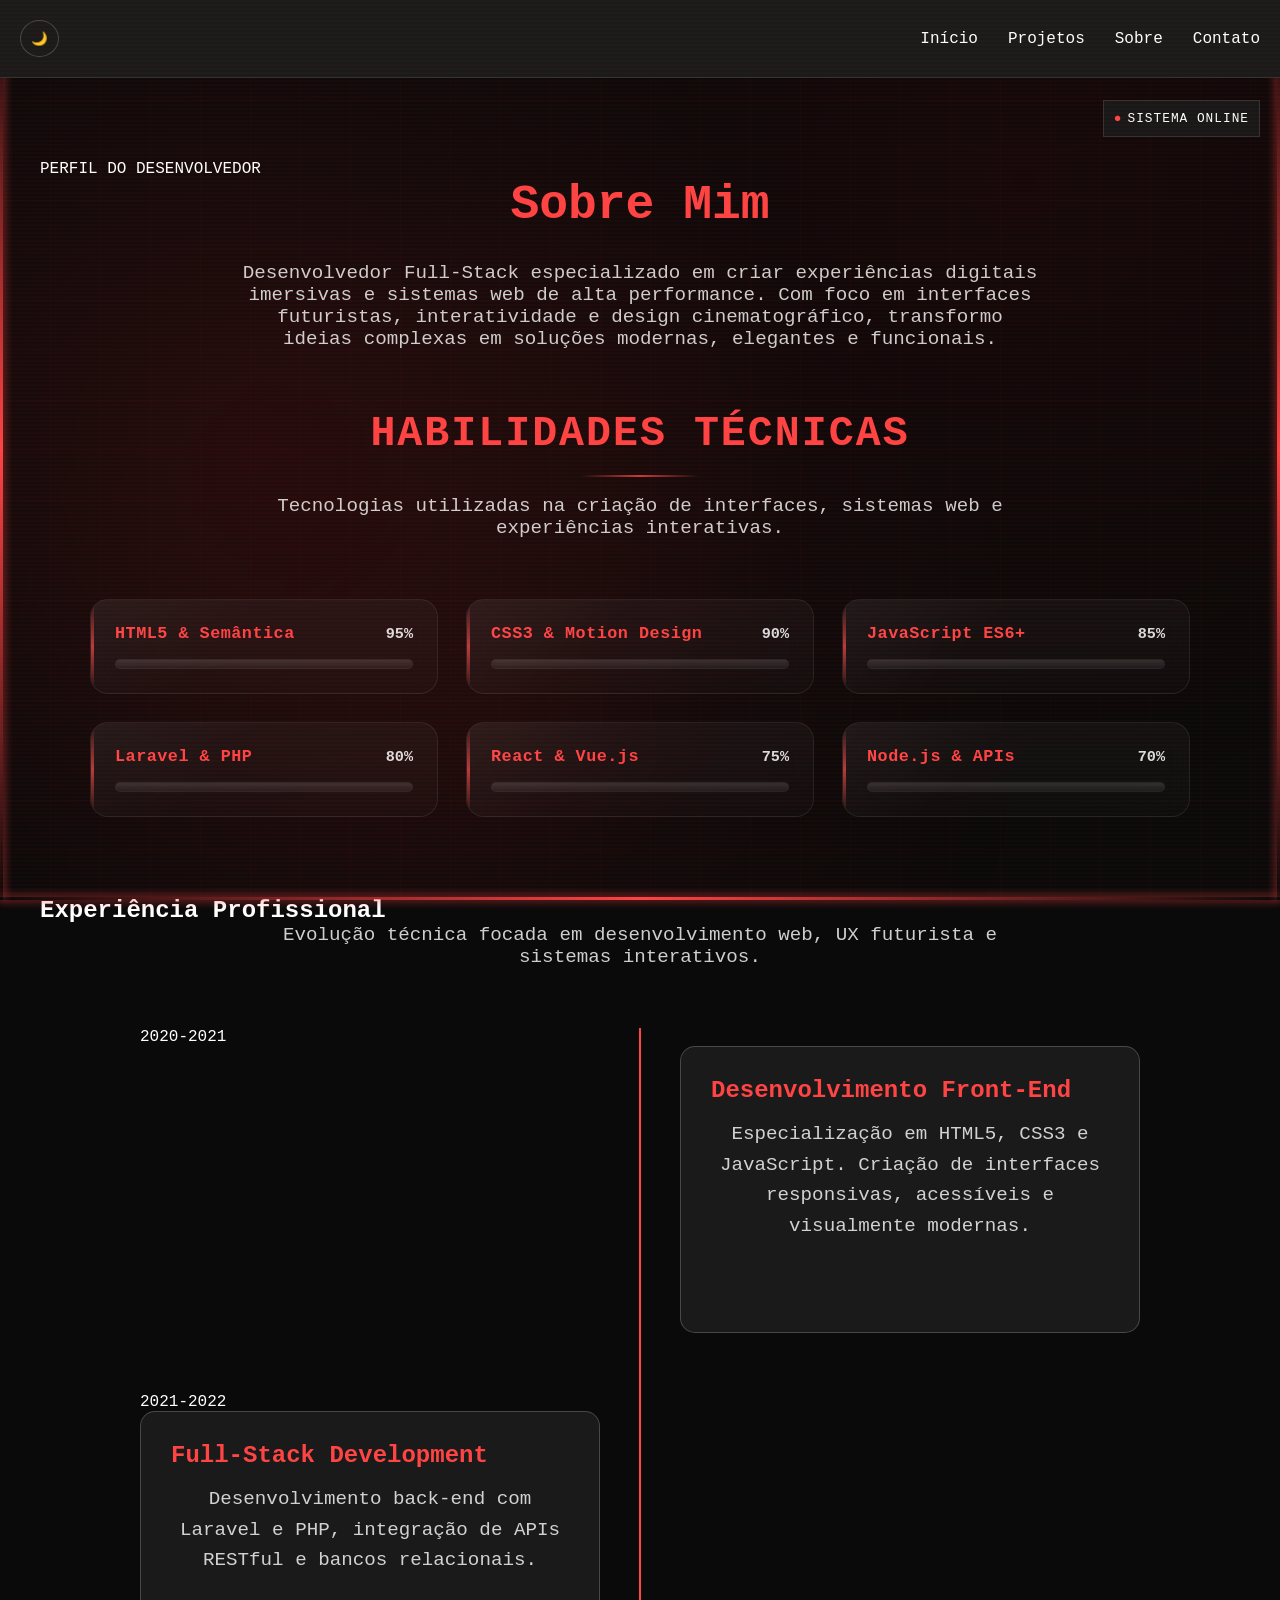
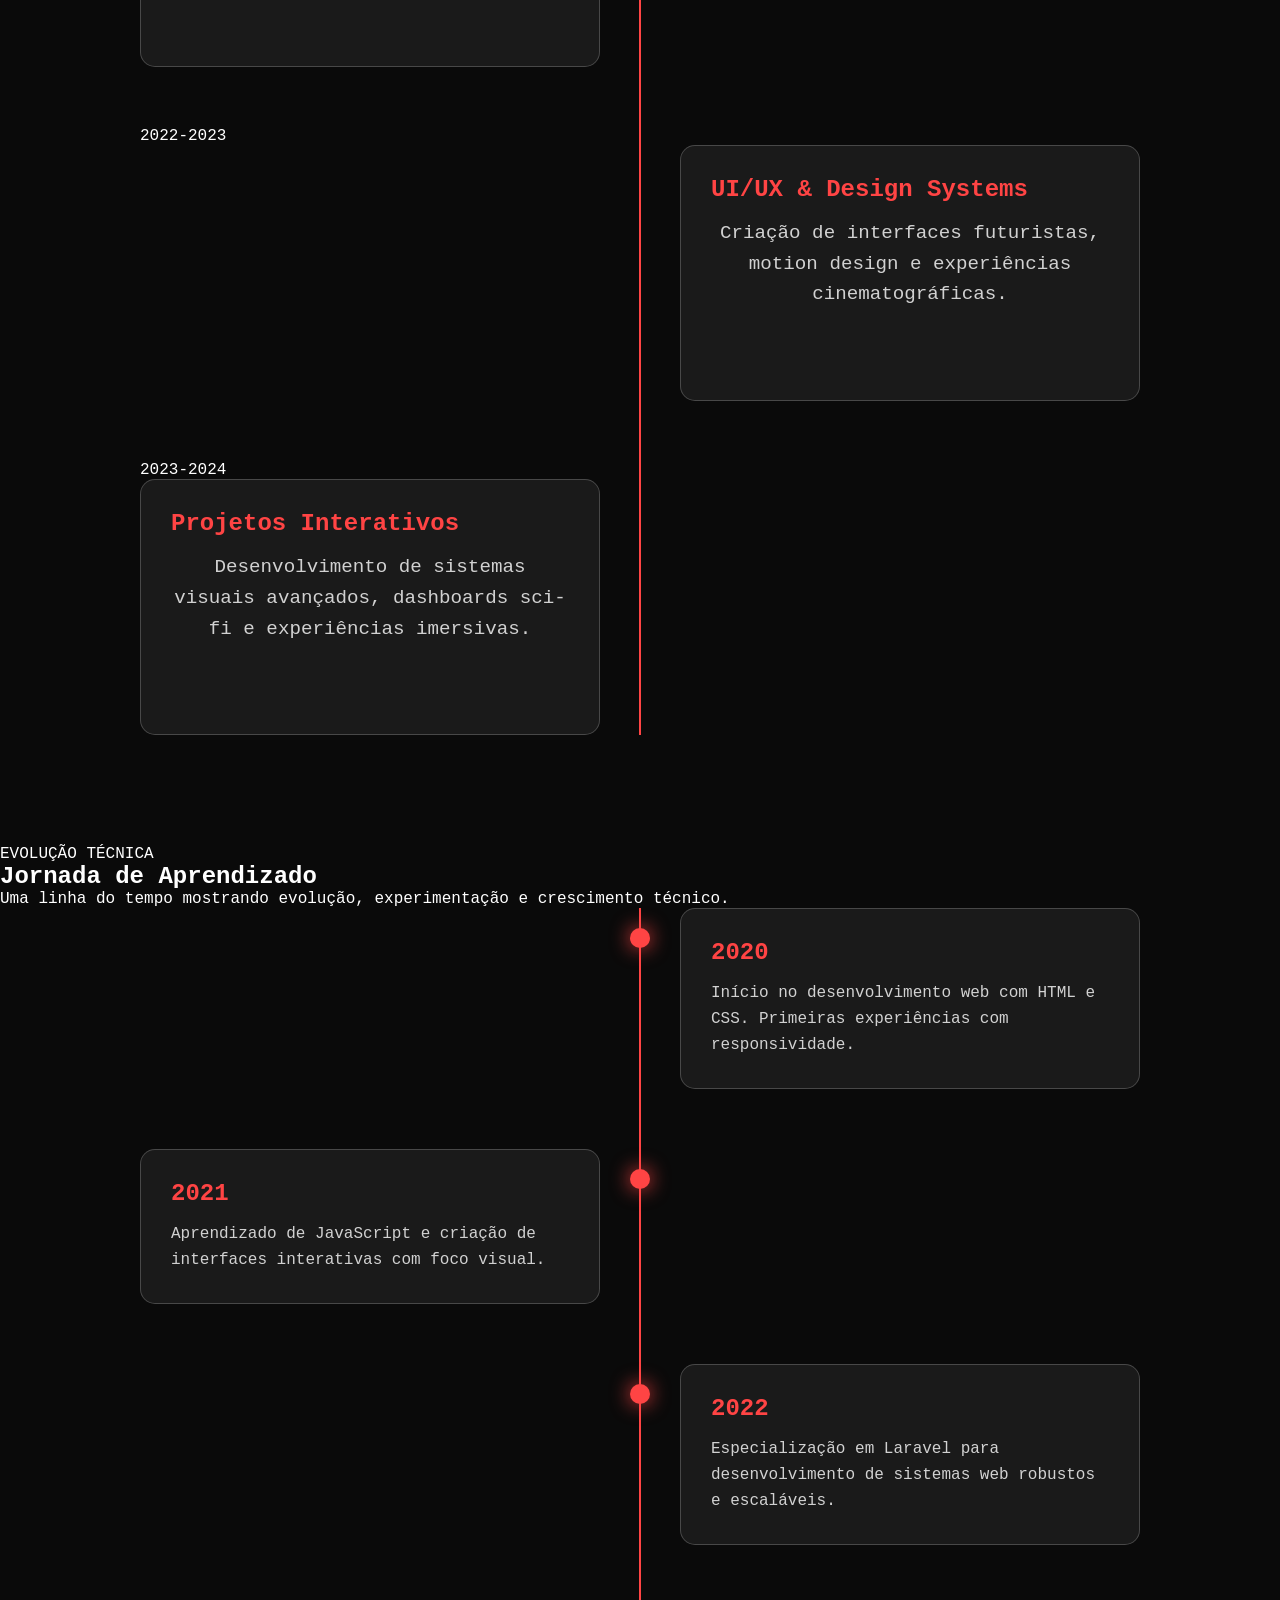
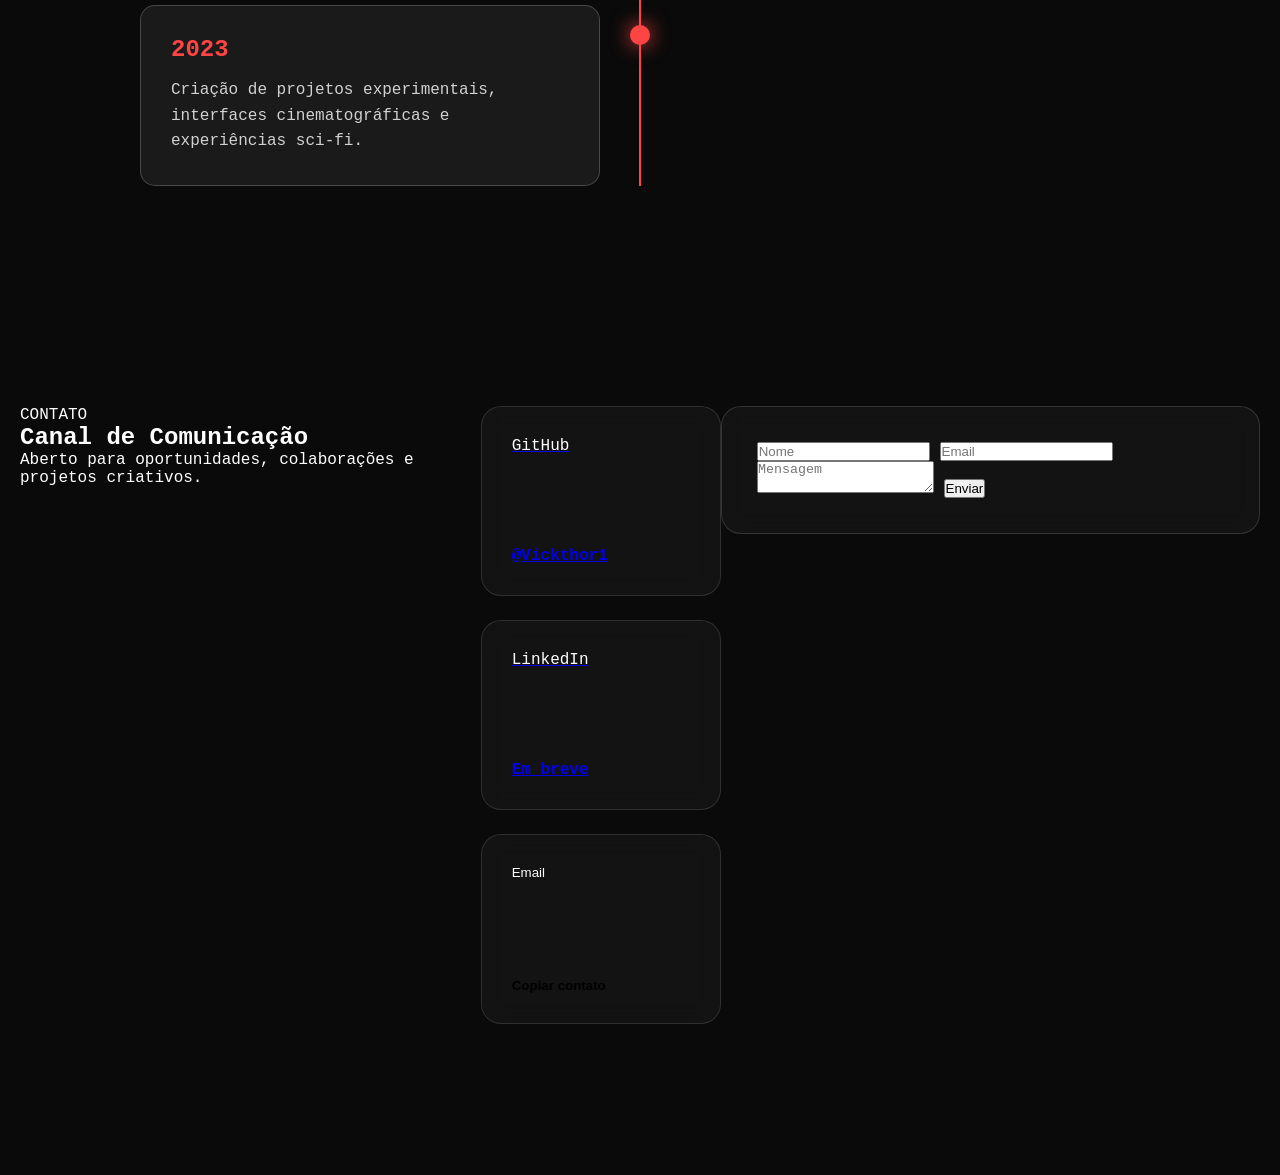
==== commit 9c06787d: "adicionei meu linkedin" ====
--- a/about.html
+++ b/about.html
@@ -439,7 +439,7 @@
 
         <a
             class="contact-card glass-card"
-            href="#"
+            href="https://www.linkedin.com/in/victor-hugo-fassini-de-oliveira-457653207/"
             target="_blank"
         >
             <span>LinkedIn</span>
--- a/assets/css/styles.css
+++ b/assets/css/styles.css
@@ -731,7 +731,7 @@
     width: 100%;
     height: 100%;
     pointer-events: none;
-    z-index: 9997;
+    z-index: 100;
 }
 
 .hud-bar-top {
@@ -782,8 +782,8 @@
 }
 
 .status-indicator {
-    position: absolute;
-    top: 20px;
+    position: fixed;
+    top: 100px;
     right: 20px;
     background: var(--bg-glass);
     border: 1px solid var(--border);
@@ -794,6 +794,8 @@
     color: var(--text-primary);
     text-transform: uppercase;
     letter-spacing: 1px;
+    z-index: 50;
+    pointer-events: none;
 }
 
 .status-indicator::before {
@@ -845,7 +847,7 @@
 
 .system-info {
     position: absolute;
-    bottom: 20px;
+    bottom: -100px;
     left: 20px;
     background: var(--bg-glass);
     border: 1px solid var(--border);
@@ -854,7 +856,8 @@
     font-family: 'Rajdhani', sans-serif;
     font-size: 0.7rem;
     color: var(--text-primary);
-    opacity: 0.8;
+    opacity: 0;
+    pointer-events: none;
 }
 
 .system-info div {
@@ -1089,7 +1092,7 @@
 
 /* Contact Section */
 .contact-section {
-    padding: 140px 20px 80px;
+    padding: 160px 20px 80px;
     min-height: auto;
     display: flex;
     justify-content: center;
@@ -1271,7 +1274,7 @@
 
 /* About Section */
 .about-section {
-    padding: 120px 20px 50px;
+    padding: 160px 20px 50px;
     min-height: 100vh;
 }
 
